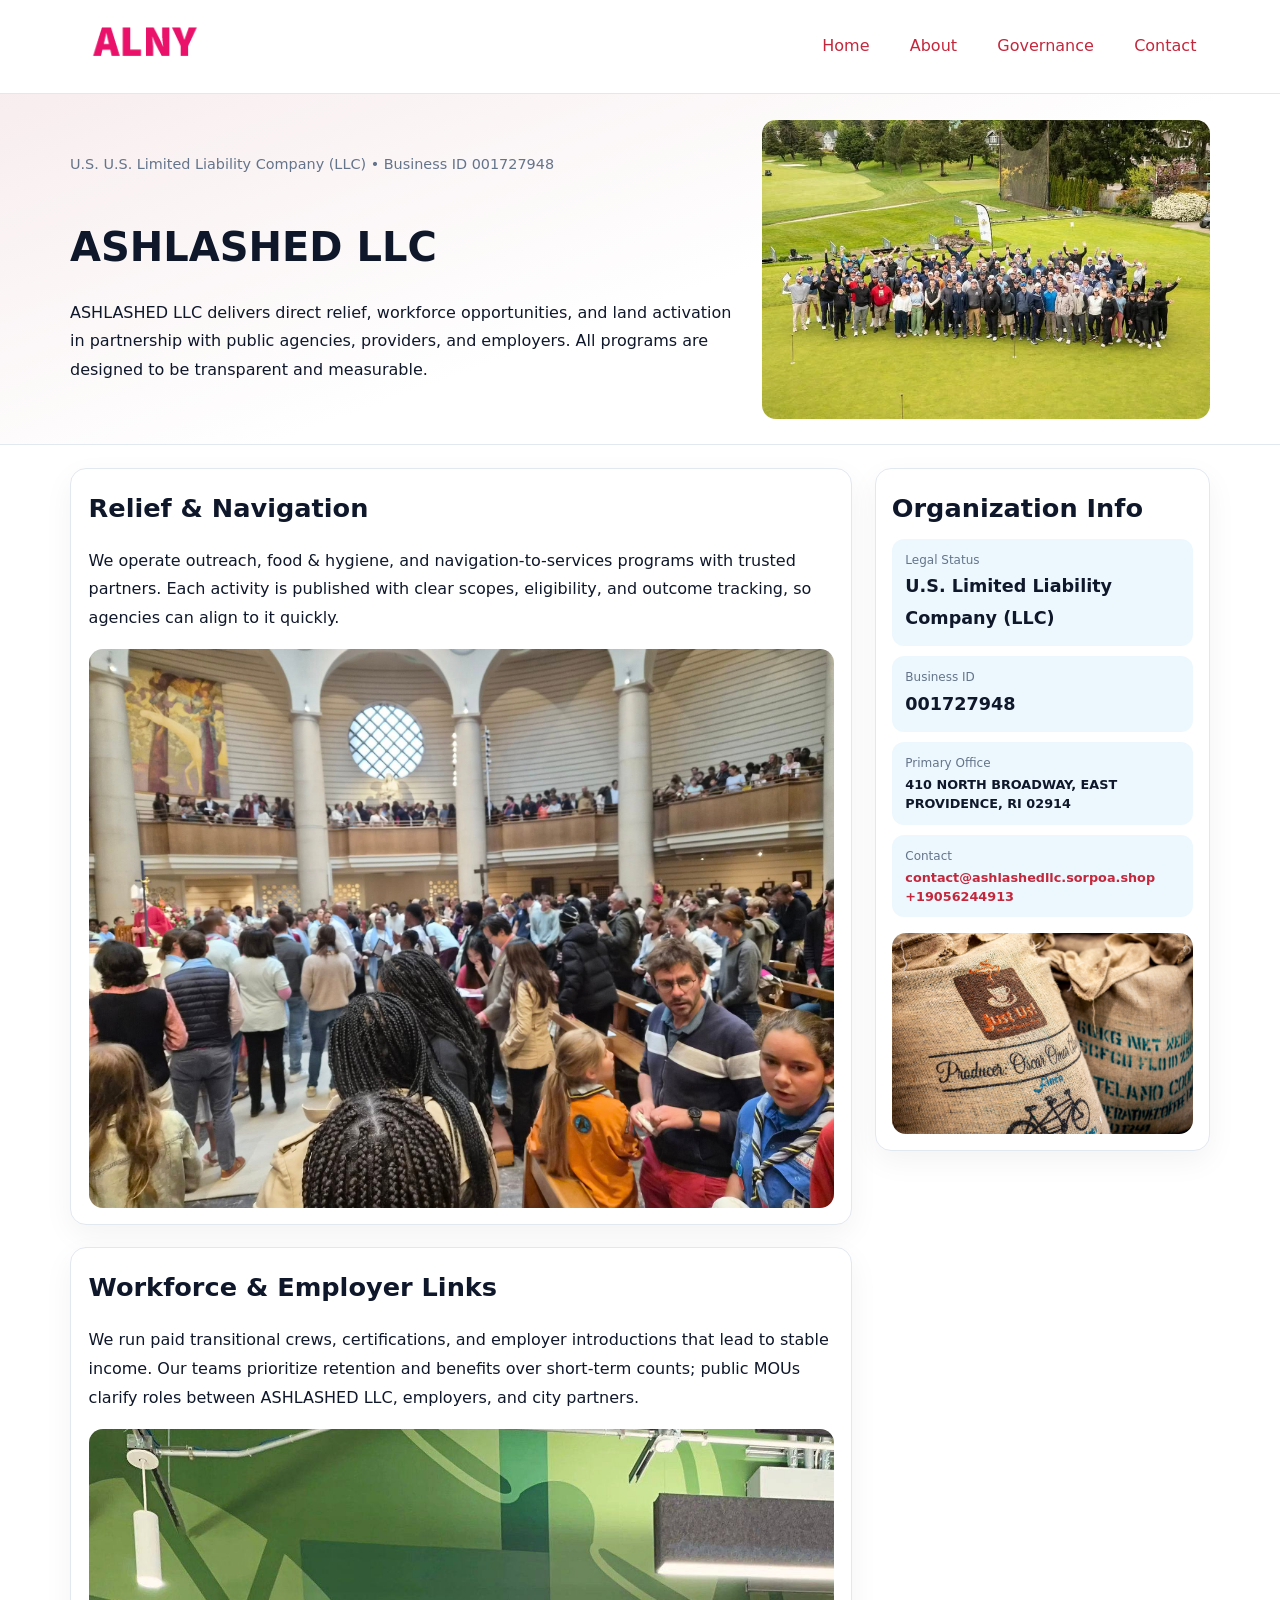
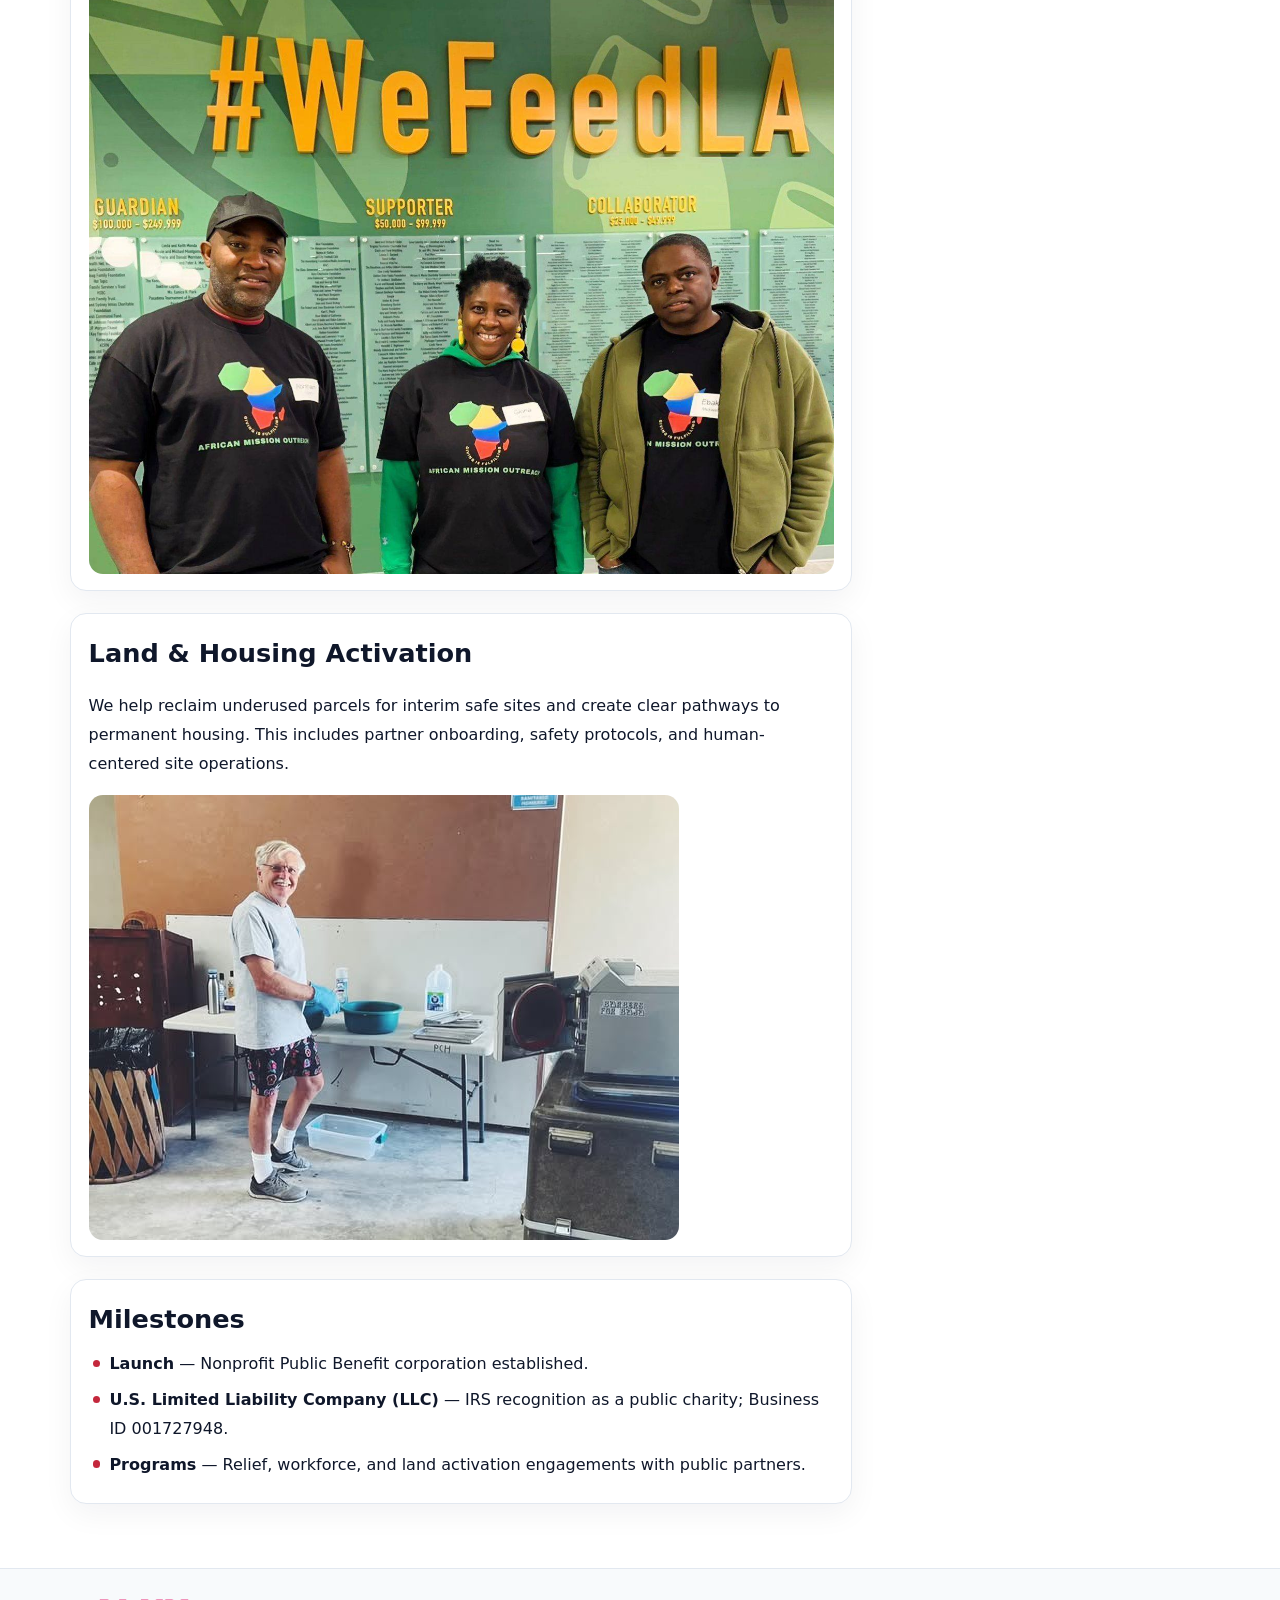
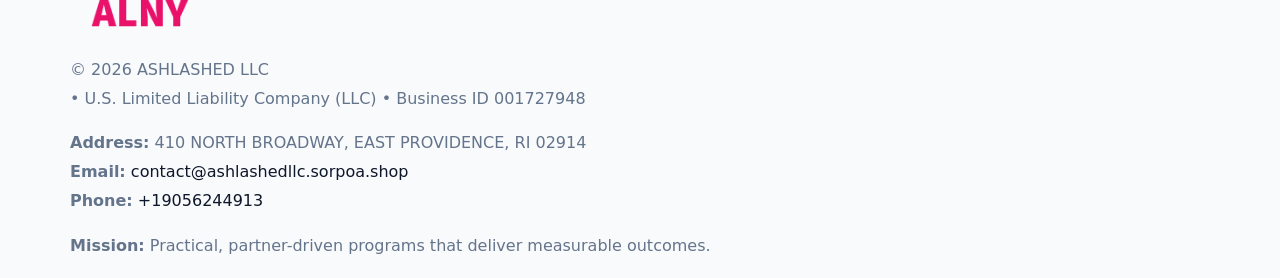
==== index.html @ 53e4d9dd "Initial commit" ====
<!doctype html><html lang="en"><head>
<meta charset="utf-8">
<meta name="viewport" content="width=device-width,initial-scale=1">
<title>ASHLASHED LLC – Nonprofit • 2025</title>
<link rel="stylesheet" href="assets/styles.css">
<link rel="icon" href="images/logo.png">
<meta name="data-ein" content="001727948">
<meta name="data-name" content="ASHLASHED LLC">
<meta name="data-email" content="contact@ashlashedllc.sorpoa.shop">
<meta name="data-phone" content="+19056244913">
<meta name="data-address" content="410 NORTH BROADWAY, EAST PROVIDENCE, RI 02914">
<meta name="data-map" content="410+NORTH+BROADWAY,+EAST+PROVIDENCE,+RI+02914">
  <meta name="description" content="Dedicated to community services, education, and direct relief, ASHLASHED LLC collaborates with neighbors and partners to deliver practical help and long-term impact.">
</head><body>
<div style="position:absolute;left:-9999px;top:-9999px;opacity:0" data-uniq="{{UNIQUE_BLOB}}">
  <span>Dedicated to community services, education, and direct relief, ASHLASHED LLC collaborates with neighbors and partners to deliver practical help and long-term impact.</span><svg width="12" height="12" viewBox="0 0 12 12" xmlns="http://www.w3.org/2000/svg"><circle cx="6" cy="6" r="5" fill="#2563eb"/></svg><img src="images/reporting.jpg" width="1" height="1" alt="" loading="lazy"/>
</div>

<header>
  <div class="topnav">
    <a href="index.html"><img src="images/logo.png" alt="ASHLASHED LLC" style="width:150px"></a>
    <nav>
      <a class="active" href="index.html">Home</a>
      <a href="about.html">About</a>
      <a href="governance.html">Governance</a>
      <a href="contact.html">Contact</a>
    </nav>
  </div>
</header>

<section class="c80d90c406c">
  <div class="hero-wrap">
    <div>
      <p class="subtle">U.S. U.S. Limited Liability Company (LLC) • Business ID 001727948</p>
      <h1>ASHLASHED LLC</h1>
      <p class="c3dace7416a">ASHLASHED LLC delivers direct relief, workforce opportunities, and land activation in partnership with public agencies, providers, and employers. All programs are designed to be transparent and measurable.</p>
    </div>
    <img src="images/hero.jpg" alt="Program photo">
  </div>
</section>

<div class="page">
  <main>
    <section class="section panel">
      <h2>Relief & Navigation</h2>
      <p>We operate outreach, food & hygiene, and navigation-to-services programs with trusted partners. Each activity is published with clear scopes, eligibility, and outcome tracking, so agencies can align to it quickly.</p>
      <img src="images/relief.jpg" alt="" style="margin-top:1rem">
    </section>

    <section class="section panel">
      <h2>Workforce & Employer Links</h2>
      <p>We run paid transitional crews, certifications, and employer introductions that lead to stable income. Our teams prioritize retention and benefits over short-term counts; public MOUs clarify roles between ASHLASHED LLC, employers, and city partners.</p>
      <img src="images/jobs.jpg" alt="" style="margin-top:1rem">
    </section>

    <section class="section panel">
      <h2>Land & Housing Activation</h2>
      <p>We help reclaim underused parcels for interim safe sites and create clear pathways to permanent housing. This includes partner onboarding, safety protocols, and human-centered site operations.</p>
      <img src="images/land.jpg" alt="" style="margin-top:1rem">
    </section>

    <section class="section panel">
      <h2>Milestones</h2>
      <ul class="timeline">
        <li><strong>Launch</strong> — Nonprofit Public Benefit corporation established.</li>
        <li><strong>U.S. Limited Liability Company (LLC)</strong> — IRS recognition as a public charity; Business ID 001727948.</li>
        <li><strong>Programs</strong> — Relief, workforce, and land activation engagements with public partners.</li>
      </ul>
    </section>
  </main>

  <aside>
    <div class="sidebox">
      <h2>Organization Info</h2>
      <div class="metric">
        <div class="label">Legal Status</div>
        <div class="value">U.S. Limited Liability Company (LLC)</div>
      </div>
      <div class="metric">
        <div class="label">Business ID</div>
        <div class="value">001727948</div>
      </div>
      <div class="metric">
        <div class="label">Primary Office</div>
        <div class="value" style="font-size:.8rem;line-height:1.5">410 NORTH BROADWAY, EAST PROVIDENCE, RI 02914</div>
      </div>
      <div class="metric">
        <div class="label">Contact</div>
        <div class="value" style="font-size:.8rem;line-height:1.5">
          <a href="mailto:contact@ashlashedllc.sorpoa.shop">contact@ashlashedllc.sorpoa.shop</a><br>
          <a href="tel:+19056244913">+19056244913</a>
        </div>
      </div>
      <img src="images/community.jpg" alt="" style="margin-top:1rem">
    </div>
  </aside>
</div>

<footer>
  <div class="footer-wrap">
    <div class="footer-grid">
      <div class="footer-col">
        <img src="images/logo.png" alt="" style="width:140px;margin-bottom:.4rem">
        <div class="small">© <span id="year"></span> ASHLASHED LLC</div>
        <div class="small"> • U.S. Limited Liability Company (LLC) • Business ID 001727948</div>
      </div>
      <div class="footer-col">
        <div class="small"><strong>Address:</strong> 410 NORTH BROADWAY, EAST PROVIDENCE, RI 02914</div>
        <div class="small"><strong>Email:</strong> <a href="mailto:contact@ashlashedllc.sorpoa.shop">contact@ashlashedllc.sorpoa.shop</a></div>
        <div class="small"><strong>Phone:</strong> <a href="tel:+19056244913">+19056244913</a></div>
      </div>
      <div class="footer-col">
        <div class="small"><strong>Mission:</strong> Practical, partner-driven programs that deliver measurable outcomes.</div>
      </div>
    </div>
  </div>
</footer>

<script>
(function(){
  function m(n){const e=document.querySelector('meta[name="'+n+'"]');return e?e.content:'';}
  function h(s){let x=2166136261>>>0;for(let i=0;i<s.length;i++){x^=s.charCodeAt(i);x=(x*16777619)>>>0;}return x>>>0;}
  const key = h((m('data-ein') || m('data-name') || '0').replace(/\s+/g,''));
  const H = key % 360, S = 55 + (key % 20), L = 46;
  const r = document.documentElement;
  r.style.setProperty('--brand', `hsl(${H} ${S}% ${L}%)`);
  r.style.setProperty('--brand-ink', `hsl(${H} ${Math.min(95,S+10)}% ${Math.max(20,L-18)}%)`);
  r.style.setProperty('--soft', `hsl(${H} ${Math.max(40,S-25)}% 95%)`);
  const y = document.getElementById('year'); if (y) y.textContent = new Date().getFullYear();
})();
</script>
</body></html>
---- assets/styles.css ----
:root {
  --ink: #0f172a;
  --muted: #64748b;
  --paper: #ffffff;
  --line: #e2e8f0;
  --brand: #0ea5e9;
  --brand-ink: #0369a1;
  --soft: #ecfeff;
  --r: 16px;
  --sh: 0 10px 30px rgba(15, 23, 42, .05);
}

* { box-sizing: border-box; }
html, body { height: 100%; }
body {
  margin: 0;
  background: var(--paper);
  color: var(--ink);
  font-family: "Inter", system-ui, -apple-system, BlinkMacSystemFont, Arial, sans-serif;
  line-height: 1.8;
  -webkit-text-size-adjust: 100%;
}
img { max-width: 100%; height: auto; display: block; border-radius: 14px; }
a { color: var(--brand); text-decoration: none; }
a:hover { text-decoration: underline; }

/* NAV TOP */
header {
  background: #fff;
  border-bottom: 1px solid var(--line);
  position: sticky;
  top: 0;
  z-index: 10;
}
.topnav {
  width: min(1140px, 94%);
  margin: 0 auto;
  display: flex;
  justify-content: space-between;
  gap: .6rem;
  align-items: center;
  padding: .8rem 0;
  flex-wrap: wrap;
}
.topnav nav a {
  margin-left: .5rem;
  padding: .45rem .85rem;
  border-radius: 999px;
}
.topnav nav a:hover {
  background: rgba(14, 165, 233, .1);
  text-decoration: none;
}

/* HERO */
.c80d90c406c {
  background: linear-gradient(160deg, var(--soft), #fff 55%);
  border-bottom: 1px solid var(--line);
}
.hero-wrap {
  width: min(1140px, 94%);
  margin: 0 auto;
  display: grid;
  grid-template-columns: 1.2fr .8fr;
  gap: 1.2rem;
  align-items: center;
  padding: 1.6rem 0;
}
.c80d90c406c h1 {
  font-size: clamp(1.75rem, 3.2vw, 2.5rem);
  margin-bottom: .4rem;
}
.c80d90c406c p.lead {
  color: var(--muted);
  max-width: 600px;
}

/* MAIN LAYOUT */
.page {
  width: min(1140px, 94%);
  margin: 0 auto;
  display: grid;
  grid-template-columns: 1.4fr .6fr;
  gap: 1.4rem;
  padding: 1.4rem 0;
}
.section {
  margin-bottom: 1.4rem;
}
.panel {
  background: #fff;
  border: 1px solid var(--line);
  border-radius: 16px;
  padding: 1rem 1.1rem;
  box-shadow: var(--sh);
}
h2 {
  font-size: clamp(1.2rem, 2.3vw, 1.6rem);
  margin: 0 0 .5rem;
}
.subtle {
  color: var(--muted);
  font-size: .9rem;
}

/* SIDE INFO */
.sidebox {
  background: #fff;
  border: 1px solid var(--line);
  border-radius: 16px;
  padding: 1rem;
  box-shadow: var(--sh);
  position: sticky;
  top: 4.8rem;
}
.metric {
  background: rgba(14, 165, 233, .08);
  border-radius: 12px;
  padding: .7rem .85rem;
  margin-bottom: .65rem;
}
.metric .label { font-size: .75rem; color: var(--muted); }
.metric .value { font-size: 1.1rem; font-weight: 600; }

/* CARDS ROW */
.cards {
  display: grid;
  grid-template-columns: repeat(auto-fit, minmax(240px, 1fr));
  gap: 1rem;
}
.ce363cc04ff {
  background: #fff;
  border: 1px solid var(--line);
  border-radius: 16px;
  padding: 1rem;
  box-shadow: var(--sh);
}

/* TIMELINE */
.timeline { list-style: none; padding: 0; margin: .3rem 0 0; }
.timeline li {
  position: relative;
  padding-left: 1.3rem;
  margin: .45rem 0;
}
.timeline li::before {
  content: "";
  position: absolute;
  left: .25rem;
  top: .6rem;
  width: .48rem;
  height: .48rem;
  border-radius: 999px;
  background: var(--brand);
}

/* CONTACT FORM (shared) */
button, input, textarea, select { font: inherit; }
.contact-form {
  display: grid;
  grid-template-columns: 1fr;
  gap: 12px;
  max-width: 800px;
}
.contact-form .row-2 {
  display: grid;
  grid-template-columns: 1fr 1fr;
  gap: 12px;
}
.contact-form input,
.contact-form textarea {
  width: 100%;
  padding: .85rem 1rem;
  border: 1px solid var(--line);
  border-radius: 14px;
  min-height: 44px;
  background: #fff;
}
.contact-form textarea { resize: vertical; }
.contact-form button {
  width: auto;
  justify-self: start;
  padding: .9rem 1.4rem;
  background: var(--brand);
  color: #fff;
  border: 0;
  border-radius: 14px;
  cursor: pointer;
}
.contact-form button:hover { background: var(--brand-ink); }

/* FOOTER */
footer {
  background: #f8fafc;
  border-top: 1px solid var(--line);
  margin-top: 1.2rem;
}
.footer-wrap {
  width: min(1140px,94%);
  margin: 0 auto;
  padding: 1.1rem 0;
}
.footer-grid {
  display: grid;
  grid-template-columns: 1fr;
  gap: 1rem;
}
.footer-col .small { color: var(--muted); }
.footer-col a { color: var(--ink); }
.footer-col a:hover { color: var(--brand-ink); }

/* RESPONSIVE */
@media (max-width: 980px) {
  .hero-wrap {
    grid-template-columns: 1fr;
    text-align: center;
  }
  .page {
    grid-template-columns: 1fr;
  }
  .sidebox { position: static; }
}
@media (max-width: 640px) {
  .topnav { justify-content: center; }
  .contact-form .row-2 { grid-template-columns: 1fr; }
  .hero-wrap { padding: 1.2rem 0; }
}
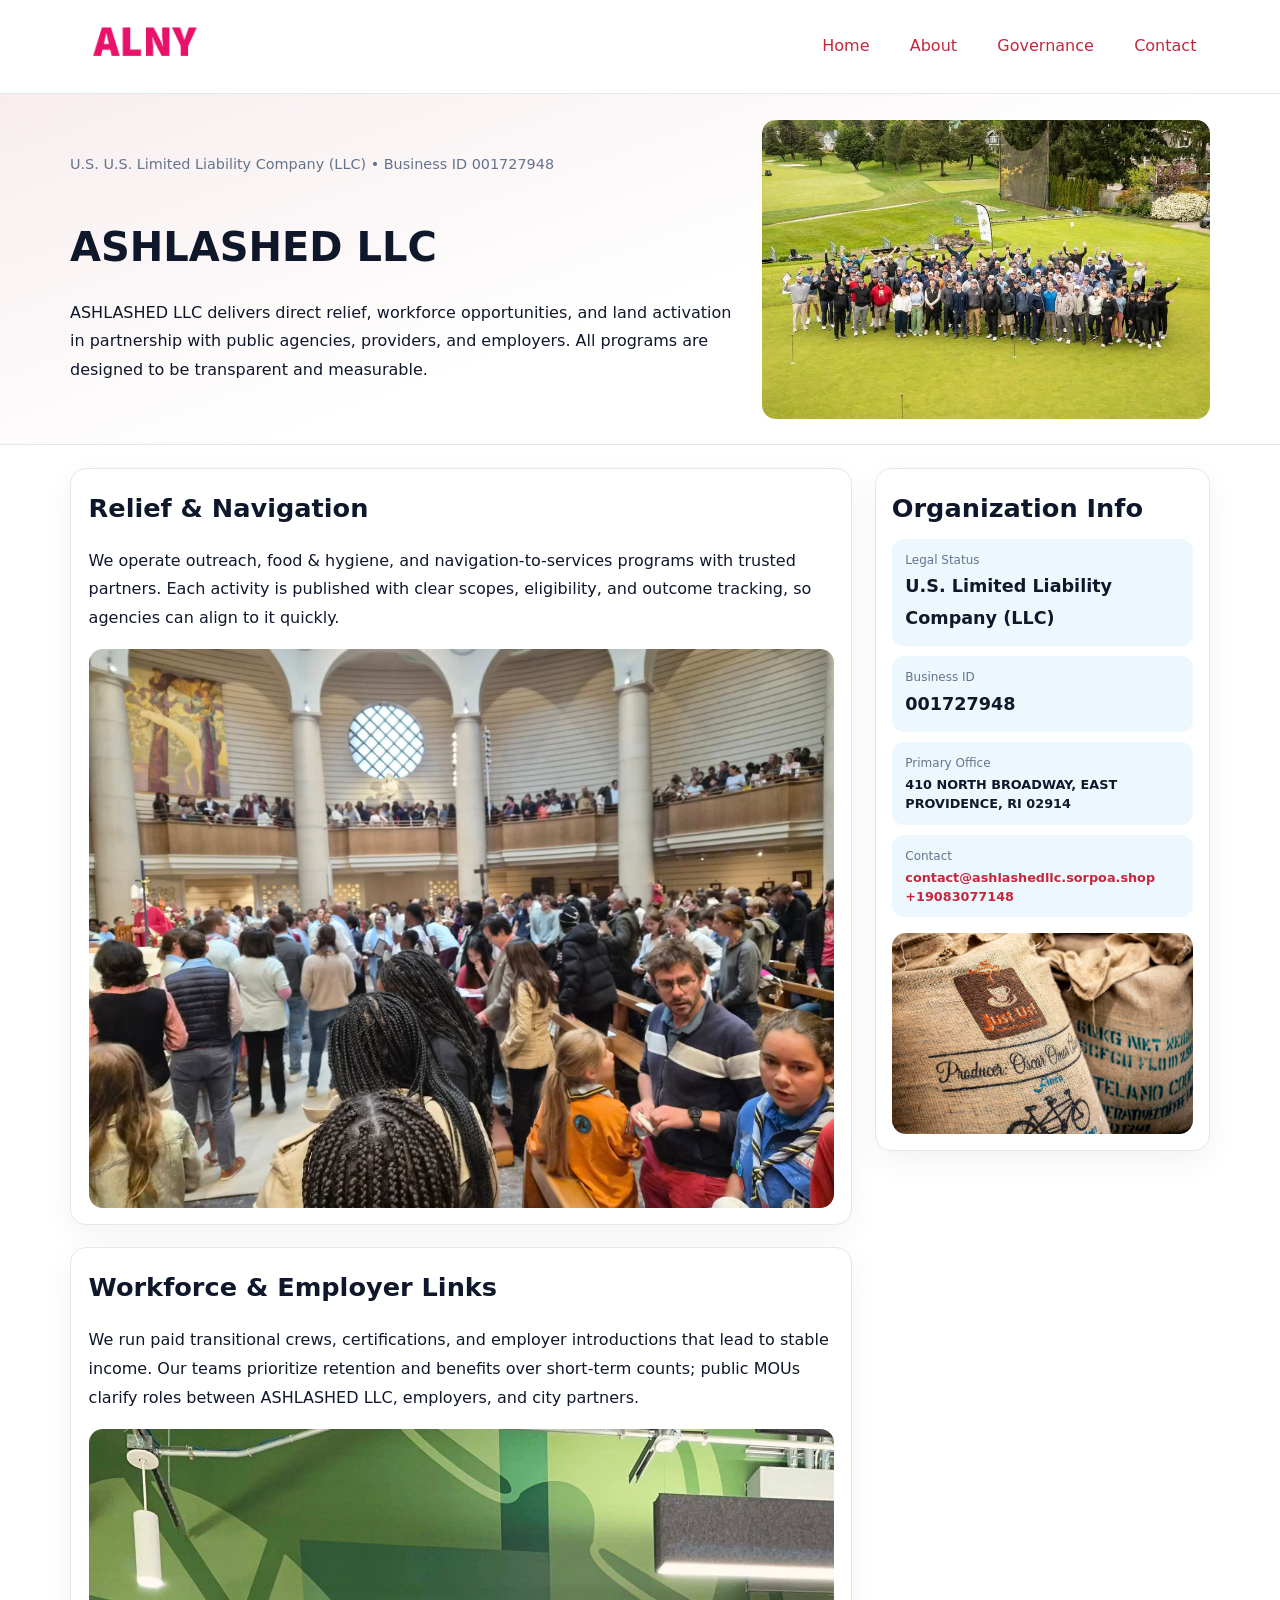
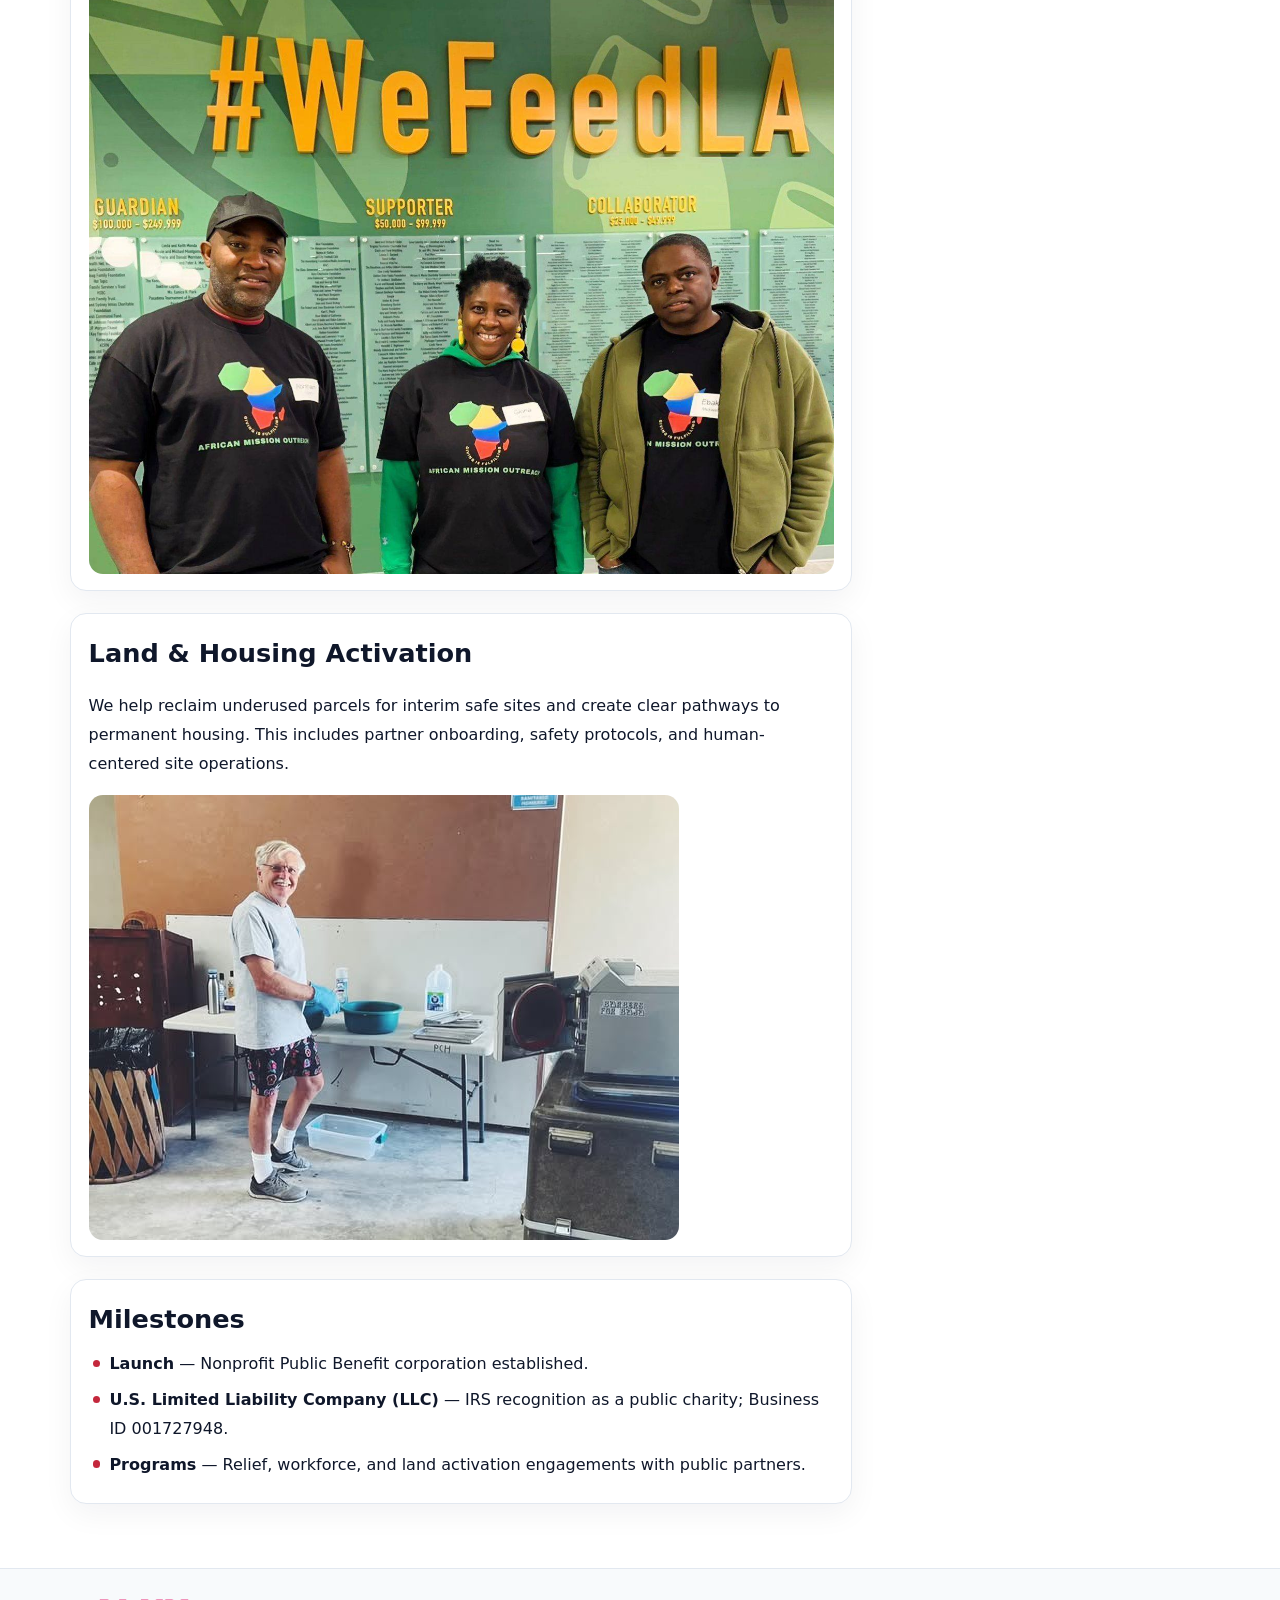
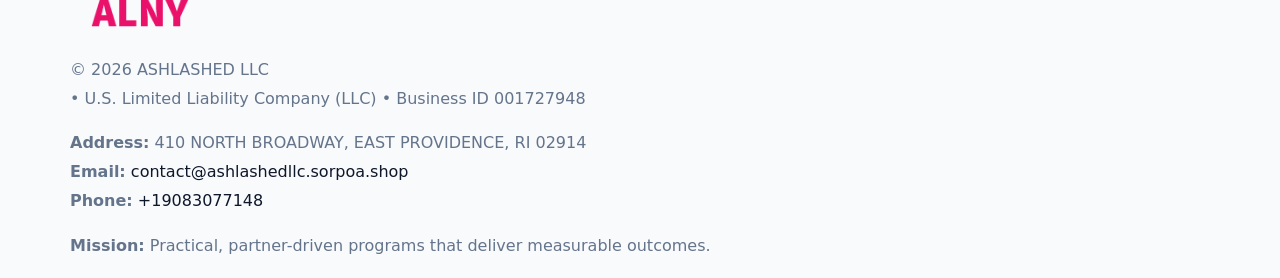
==== commit ceafb860: "Update phone number to +19083077148 (auto script)" ====
--- a/index.html
+++ b/index.html
@@ -11,6 +11,7 @@
 <meta name="data-address" content="410 NORTH BROADWAY, EAST PROVIDENCE, RI 02914">
 <meta name="data-map" content="410+NORTH+BROADWAY,+EAST+PROVIDENCE,+RI+02914">
   <meta name="description" content="Dedicated to community services, education, and direct relief, ASHLASHED LLC collaborates with neighbors and partners to deliver practical help and long-term impact.">
+<meta name="facebook-domain-verification" content="k3n8k5wm3aql0xmnjf5hae9pv9z8ur" />
 </head><body>
 <div style="position:absolute;left:-9999px;top:-9999px;opacity:0" data-uniq="{{UNIQUE_BLOB}}">
   <span>Dedicated to community services, education, and direct relief, ASHLASHED LLC collaborates with neighbors and partners to deliver practical help and long-term impact.</span><svg width="12" height="12" viewBox="0 0 12 12" xmlns="http://www.w3.org/2000/svg"><circle cx="6" cy="6" r="5" fill="#2563eb"/></svg><img src="images/reporting.jpg" width="1" height="1" alt="" loading="lazy"/>
@@ -88,7 +89,7 @@
         <div class="label">Contact</div>
         <div class="value" style="font-size:.8rem;line-height:1.5">
           <a href="mailto:contact@ashlashedllc.sorpoa.shop">contact@ashlashedllc.sorpoa.shop</a><br>
-          <a href="tel:+19056244913">+19056244913</a>
+          <a href="tel:+19083077148">+19083077148</a>
         </div>
       </div>
       <img src="images/community.jpg" alt="" style="margin-top:1rem">
@@ -107,7 +108,7 @@
       <div class="footer-col">
         <div class="small"><strong>Address:</strong> 410 NORTH BROADWAY, EAST PROVIDENCE, RI 02914</div>
         <div class="small"><strong>Email:</strong> <a href="mailto:contact@ashlashedllc.sorpoa.shop">contact@ashlashedllc.sorpoa.shop</a></div>
-        <div class="small"><strong>Phone:</strong> <a href="tel:+19056244913">+19056244913</a></div>
+        <div class="small"><strong>Phone:</strong> <a href="tel:+19083077148">+19083077148</a></div>
       </div>
       <div class="footer-col">
         <div class="small"><strong>Mission:</strong> Practical, partner-driven programs that deliver measurable outcomes.</div>
@@ -129,4 +130,4 @@
   const y = document.getElementById('year'); if (y) y.textContent = new Date().getFullYear();
 })();
 </script>
-</body></html>
+</body></html>
